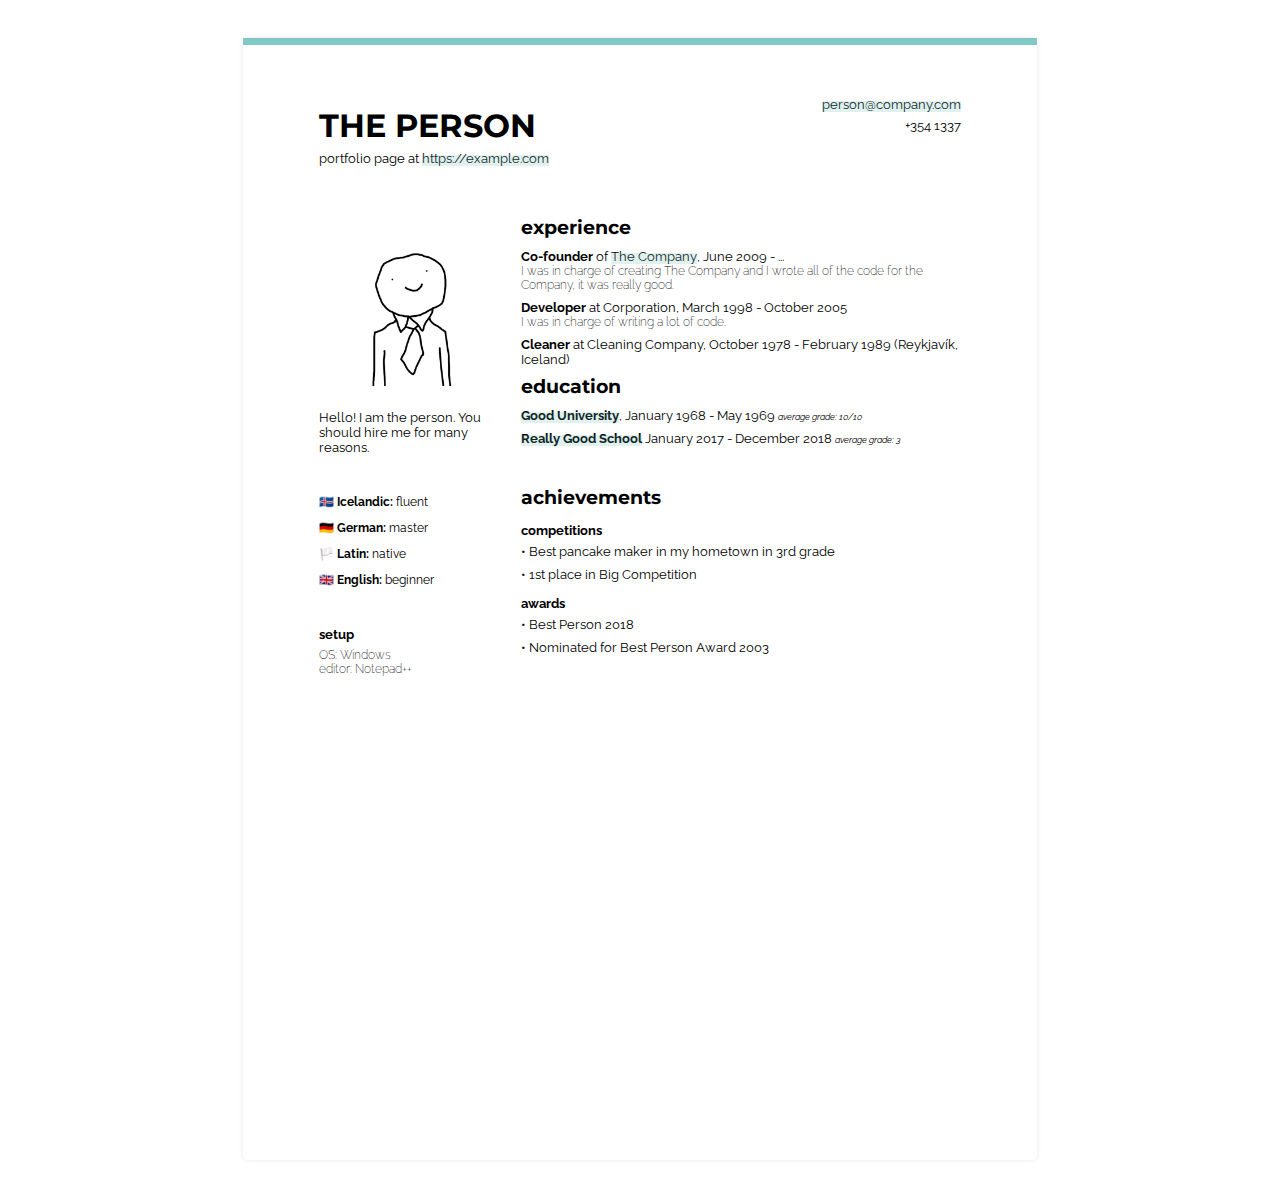
==== template.html @ 8a179529 "first commit" ====
<!doctype html>
<html>
<head>
  <meta charset="utf-8">
  <meta name="viewport" content="width=device-width, initial-scale=1">
  <title>Person's CV</title>
  <link rel="shortcut icon" type="image/x-icon" href="favicon.ico"/>
  <link rel="stylesheet" href="style.css" type="text/css">
</head>
<body>
  <div class="page">
    <div class="header">
      <div class="header-left">
        <h1>The Person</h1>
        <h5>portfolio page at <a href="https://example.com/" class="link-overlay">https://example.com</a></h5>
      </div>
      <div class="header-right">
        <h5><a class="link-overlay">person@company.com</a></h5>
        <h5>+354 1337</h5>
        <div class="social-bar">
          <a class="social-icon" href="https://www.linkedin.com/in/gamithra-marga-313585180/"><img src="https://image.flaticon.com/icons/png/512/61/61109.png"></img></a>
          <a class="social-icon" href="https://github.com/Gamithra"><img src="https://image.flaticon.com/icons/svg/25/25231.svg"></img></a>
        </div>
      </div>
    </div>
    <div class="content">
      <div class="content-left">
        <img class="header-img" src="person.jpg" alt="profile-img"></img>
        <div class="content-block">
          <h4>Hello! I am the person. You should hire me for many reasons.</h4>
        </div>
        <div class="content-block">
          <p>🇮🇸  <span class="bold">Icelandic:</span>  fluent</p>
          <p>🇩🇪 <span class="bold">German:</span>  master</p>
          <p>🏳️ <span class="bold">Latin:</span>  native</p>
          <p>🇬🇧  <span class="bold">English:</span>  beginner</p>
        </div>
        <div class="content-block">
          <h4 class="subtitle bold">setup</h4>
          <h6>OS: Windows</h6>
          <h6>editor: Notepad++</h6>
        </div>
      </div>
      <div class="content-right">
        <div class="content-block">
          <h3>experience</h3>

          <div class="list-item">
            <h4><span class="bold">Co-founder</span> of <a class="link-overlay" href="">The Company</a>, June 2009 - ...</h4>
            <h6>I was in charge of creating The Company and I wrote all of the code for the Company, it was really good.</h6>
          </div>

          <div class="list-item">
            <h4><span class="bold">Developer</span> at Corporation, March 1998 - October 2005</h4>
            <h6>I was in charge of writing a lot of code.</h6>
          </div>

          <div class="list-item">
            <h4><span class="bold">Cleaner</span> at Cleaning Company, October 1978 - February 1989 (Reykjavík, Iceland)</h4>
          </div>


        <div class="content-block">
          <h3>education</h3>
          <div class="list-item">
            <h4><span class="bold"><a href="" class="link-overlay">Good University</a></span>, January 1968 - May 1969 <i>average grade: 10/10</i></h4>
          </div>
          <div class="list-item">
            <h4><span class="bold"><a href="" class="link-overlay">Really Good School</a></span> January 2017 - December 2018 <i>average grade: 3</i></h4>
          </div>
        </div>

        <div class="content-block">
          <h3>achievements</h3>
          <h4 class="subtitle"><span class="bold">competitions</span></h4>
          <div class="list-item">
            <h4>• Best pancake maker in my hometown in 3rd grade</h4>
          </div>
          <div class="list-item">
            <h4>• 1st place in Big Competition</h4>
          </div>
          <h4 class="subtitle"><span class="bold">awards</span></h4>
          <div class="list-item">
            <h4>• Best Person 2018</h4>
          </div>
          <div class="list-item">
            <h4>• Nominated for Best Person Award 2003</h4>
          </div>
        </div>
      </div>
    </div>
  </div>
</body>
</html>
---- style.css ----
@import url('https://fonts.googleapis.com/css?family=Montserrat|Raleway&display=swap');
  * {
    box-sizing: border-box;
    -moz-box-sizing: border-box;
  }

  body {
    margin: 0;
    padding: 0;
    background-color: #222;
    background-color: #FFF;
    font: 12pt "Raleway";
  }

  .page {
    size: auto;
    width: 21cm;
    min-height: 29.7cm;
    padding: 2cm !important;
    margin: 1cm auto;
    border: 1px 333 solid;
    border-radius: 5px;
    background-color: white;
    background: white;
    box-shadow: 0 0 5px rgba(0, 0, 0, 0.1);
    page-break-after: always;
  }

  @page {
    size: A4;
    margin: 0;
    padding: 2cm !important;
  }

  @media print {
    .page {
      margin: 0;
      border: initial;
      border-radius: initial;
      width: initial;
      padding: 2cm !important;
      min-height: initial;
      box-shadow: initial;
      background: #FFFFFF;
      background-color: #FFFFFF;
      page-break-after: auto;
    }

    @page {
      padding: 20mm !important;
      margin: 20mm 0 10mm 0;
      size: auto;
    }

    .content-block {
      page-break-after: auto;
      page-break-inside: auto;
    }
  }

  .header {
    margin-left: -2cm;
    margin-top: -2cm;
    width: 21cm;
    color: black;
    display: flex;
    flex-direction: row;
    border-top: 7px solid #71b058;
    border-top: 7px solid #f0eb59;
    border-top: 7px solid #81c9c6;
    align-items: center;
    justify-content: center;
    padding: 40px 2cm 50px;
  }

  .header-left {
    width: 60%;
    display: flex;
    flex-direction: column;
  }

  .header-right {
    display: flex;
    flex-direction: column;
    width: 40%;
    text-align: right;
  }

  img {
    object-fit: cover;
    width: 100%;
    height: 170px;
    margin-bottom: 20px;
  }

  .content {
    display: flex;
    flex-direction: row;
    width: 100%;
  }

  .content-left {
    width: 30%;
    padding-right: 2%;
    margin-right: 2%;
  }

  .content-right {
    width: 70%;
  }

  .content-block {
    margin-bottom: 40px;
  }

  h1 {
    font-family: Montserrat;
    text-transform: uppercase;
    margin-bottom: 0;
  }

  h3 {
    margin: 0 0 10px;
    font-family: Montserrat;
  }

  h4 {
    margin: 0;
    font-weight: normal;
    font-size: 13px;
  }

  h5 {
    margin-top: 6px;
    margin-bottom: 0;
    font-weight: normal;
  }

  h6 {
    margin: 0;
    font-size: 12px;
    font-weight: 200;
  }

  .subtitle {
    margin: 14px 0 6px;
  }

  .footer-github p {
    font-size: 10px;
  }

  p {
    font-size: 12px;
  }

  i {
    font-size: 9px;
  }

  .list-item {
    margin-bottom: 8px;
  }

  .link-overlay {
    display: inline-block;
    position: relative;
    text-decoration: none;
    color: black;
  }

  .link-overlay:visited {
    text-decoration: none;
  }

  .link-overlay:after {
      content: "";
      background-color: #71b058;
      background-color: #f0eb59;
      background-color: #67b8b4;
      opacity: 0.2;
      height: 11px;
      width: 100%;
      position: absolute;
      left: 0;
      bottom: 0;
  }

  .bold {
    font-weight: bold;
  }

  .social-icon img {
    width: 16px;
    height: 16px;
    margin-left: 10px;
  }

  .social-bar {
    margin-top: 12px;
    height: 16px;
    display: flex;
    flex-direction: row;
    justify-content: flex-end;
  }
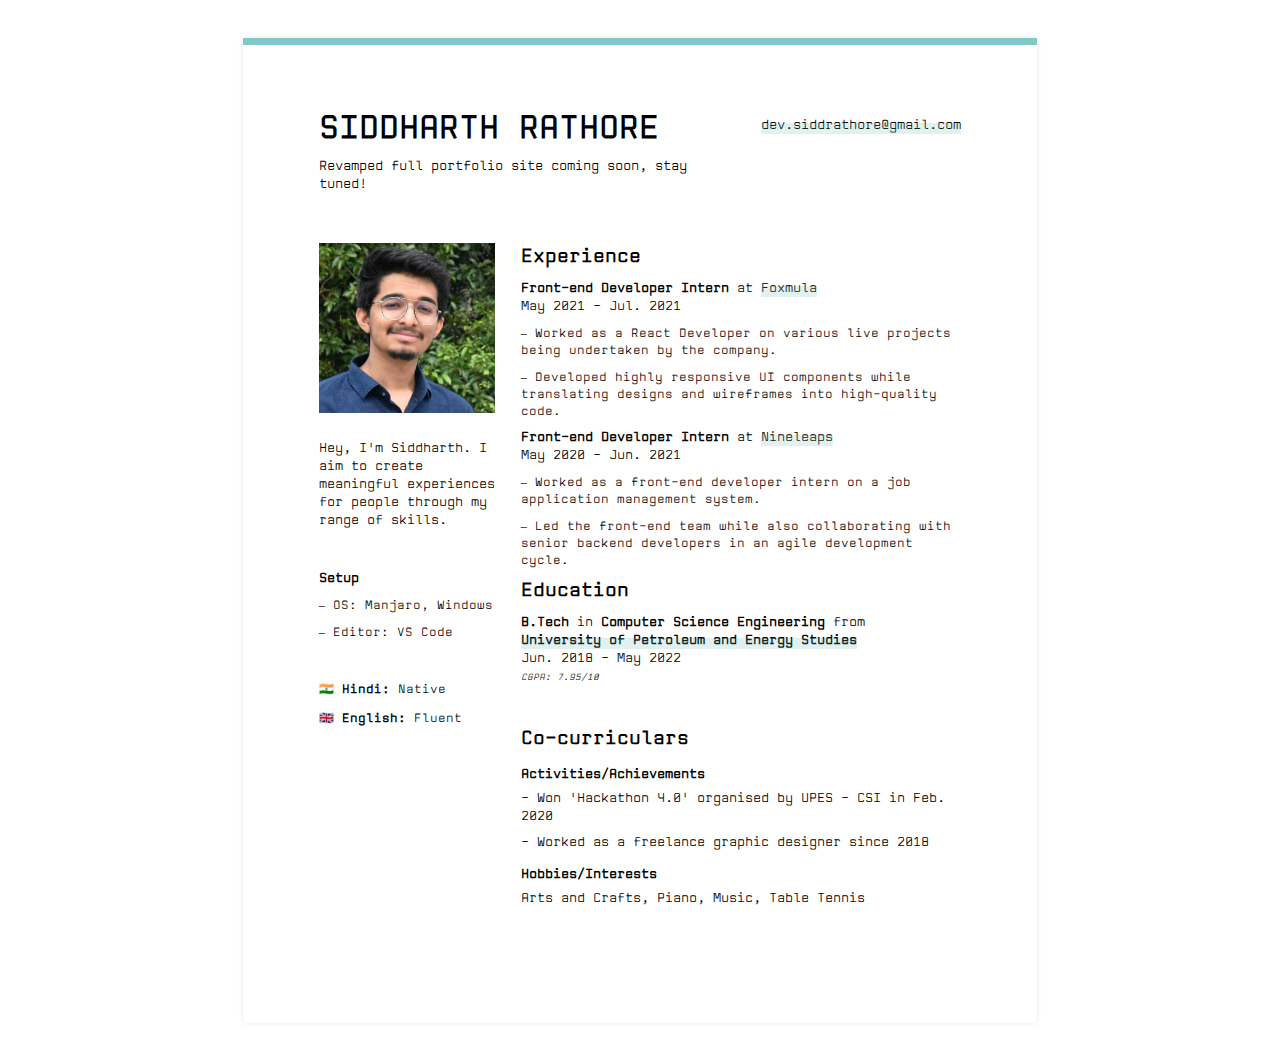
==== commit 1ec506f7: "pretty much done for now" ====
--- a/template.html
+++ b/template.html
@@ -3,7 +3,7 @@
 <head>
   <meta charset="utf-8">
   <meta name="viewport" content="width=device-width, initial-scale=1">
-  <title>Person's CV</title>
+  <title>The Sidd Corner</title>
   <link rel="shortcut icon" type="image/x-icon" href="favicon.ico"/>
   <link rel="stylesheet" href="style.css" type="text/css">
 </head>
@@ -11,80 +11,70 @@
   <div class="page">
     <div class="header">
       <div class="header-left">
-        <h1>The Person</h1>
-        <h5>portfolio page at <a href="https://example.com/" class="link-overlay">https://example.com</a></h5>
+        <h1>Siddharth Rathore</h1>
+        <h5>Revamped full portfolio site coming soon, stay tuned!</h5>
       </div>
       <div class="header-right">
-        <h5><a class="link-overlay">person@company.com</a></h5>
-        <h5>+354 1337</h5>
+        <h5><a class="link-overlay" href="mailto:dev.siddrathore@gmail.com">dev.siddrathore@gmail.com</a></h5>
+        <h5></h5>
         <div class="social-bar">
-          <a class="social-icon" href="https://www.linkedin.com/in/gamithra-marga-313585180/"><img src="https://image.flaticon.com/icons/png/512/61/61109.png"></img></a>
-          <a class="social-icon" href="https://github.com/Gamithra"><img src="https://image.flaticon.com/icons/svg/25/25231.svg"></img></a>
+          <a class="social-icon" href="https://www.linkedin.com/in/siddrathore/"><img src="https://image.flaticon.com/icons/png/512/61/61109.png"></img></a>
+          <a class="social-icon" href="https://github.com/SidtehDuck"><img src="https://image.flaticon.com/icons/svg/25/25231.svg"></img></a>
+          <a class="social-icon" href="https://www.behance.net/sidtehduck"><img src="https://cdn-icons-png.flaticon.com/512/49/49590.png"></img></a>
         </div>
       </div>
     </div>
     <div class="content">
       <div class="content-left">
-        <img class="header-img" src="person.jpg" alt="profile-img"></img>
+        <img class="header-img" src="my_face512.jpg" alt="profile-img"></img>
         <div class="content-block">
-          <h4>Hello! I am the person. You should hire me for many reasons.</h4>
+          <h4>Hey, I'm Siddharth. I aim to create meaningful experiences for people through my range of skills.</h4>
         </div>
         <div class="content-block">
-          <p>🇮🇸  <span class="bold">Icelandic:</span>  fluent</p>
-          <p>🇩🇪 <span class="bold">German:</span>  master</p>
-          <p>🏳️ <span class="bold">Latin:</span>  native</p>
-          <p>🇬🇧  <span class="bold">English:</span>  beginner</p>
+          <h4 class="subtitle bold">Setup</h4>
+          <h6>OS: Manjaro, Windows</h6>
+          <h6>Editor: VS Code </h6>
         </div>
+
         <div class="content-block">
-          <h4 class="subtitle bold">setup</h4>
-          <h6>OS: Windows</h6>
-          <h6>editor: Notepad++</h6>
+          <p>🇮🇳  <span class="bold">Hindi:</span>  Native </p>
+          <p>🇬🇧  <span class="bold">English:</span> Fluent </p>
         </div>
       </div>
       <div class="content-right">
         <div class="content-block">
-          <h3>experience</h3>
+          <h3>Experience</h3>
 
           <div class="list-item">
-            <h4><span class="bold">Co-founder</span> of <a class="link-overlay" href="">The Company</a>, June 2009 - ...</h4>
-            <h6>I was in charge of creating The Company and I wrote all of the code for the Company, it was really good.</h6>
+            <h4><span class="bold">Front-end Developer Intern</span> at <a class="link-overlay" href="https://foxmula.com/">Foxmula</a><br> May 2021 - Jul. 2021</h4>
+            <h6>Worked as a React Developer on various live projects being undertaken by the company.</h6>  
+            <h6>Developed highly responsive UI components while translating designs and wireframes into high-quality code.</h6>
           </div>
 
           <div class="list-item">
-            <h4><span class="bold">Developer</span> at Corporation, March 1998 - October 2005</h4>
-            <h6>I was in charge of writing a lot of code.</h6>
+            <h4><span class="bold">Front-end Developer Intern</span> at <a class="link-overlay" href="https://www.nineleaps.com/">Nineleaps</a><br> May 2020 - Jun. 2021</h4>
+            <h6>Worked as a front-end developer intern on a job application management system.</h6>
+            <h6>Led the front-end team while also collaborating with senior backend developers in an agile development cycle.</h6>
           </div>
 
+        <div class="content-block">
+          <h3>Education</h3>
           <div class="list-item">
-            <h4><span class="bold">Cleaner</span> at Cleaning Company, October 1978 - February 1989 (Reykjavík, Iceland)</h4>
+            <h4><span class="bold">B.Tech </span> in <span class="bold"> Computer Science Engineering</span> from <span class="bold"><a href="https://www.upes.ac.in" class="link-overlay">University of Petroleum and Energy Studies</a></span> <br> Jun. 2018 - May 2022 <br><i>CGPA: 7.95/10</i></h4>
           </div>
-
-
+        </div>
         <div class="content-block">
-          <h3>education</h3>
+          <h3>Co-curriculars</h3>
+          <h4 class="subtitle"><span class="bold">Activities/Achievements</span></h4>
           <div class="list-item">
-            <h4><span class="bold"><a href="" class="link-overlay">Good University</a></span>, January 1968 - May 1969 <i>average grade: 10/10</i></h4>
+            <h4>- Won 'Hackathon 4.0' organised by UPES - CSI in Feb. 2020</h4>
           </div>
           <div class="list-item">
-            <h4><span class="bold"><a href="" class="link-overlay">Really Good School</a></span> January 2017 - December 2018 <i>average grade: 3</i></h4>
+            <h4>- Worked as a freelance graphic designer since 2018</h4>
           </div>
-        </div>
-
-        <div class="content-block">
-          <h3>achievements</h3>
-          <h4 class="subtitle"><span class="bold">competitions</span></h4>
+          <h4 class="subtitle"><span class="bold">Hobbies/Interests</span></h4>
           <div class="list-item">
-            <h4>• Best pancake maker in my hometown in 3rd grade</h4>
-          </div>
-          <div class="list-item">
-            <h4>• 1st place in Big Competition</h4>
-          </div>
-          <h4 class="subtitle"><span class="bold">awards</span></h4>
-          <div class="list-item">
-            <h4>• Best Person 2018</h4>
-          </div>
-          <div class="list-item">
-            <h4>• Nominated for Best Person Award 2003</h4>
+            <h4>Arts and Crafts, Piano, Music, Table Tennis</h4>
           </div>
         </div>
       </div>
--- a/style.css
+++ b/style.css
@@ -1,205 +1,216 @@
-  @import url('https://fonts.googleapis.com/css?family=Montserrat|Raleway&display=swap');
-  * {
-    box-sizing: border-box;
-    -moz-box-sizing: border-box;
+@import url("https://fonts.googleapis.com/css?family=Montserrat|Raleway&display=swap");
+* {
+  box-sizing: border-box;
+  -moz-box-sizing: border-box;
+}
+
+@font-face {
+  font-family: "Ra-Mono";
+  font-style: normal;
+  font-weight: normal;
+  src: local("Ra-Mono"), url("/Ra-Mono.woff") format("woff");
+}
+
+body {
+  margin: 0;
+  padding: 0;
+  background-color: #222;
+  background-color: #fff;
+  font: 12pt "Ra-Mono";
+}
+
+.page {
+  size: auto;
+  width: 21cm;
+  /*min-height: 29.7cm;*/
+  padding: 2cm !important;
+  margin: 1cm auto;
+  border: 1px 333 solid;
+  border-radius: 5px;
+  background-color: white;
+  background: white;
+  box-shadow: 0 0 5px rgba(0, 0, 0, 0.1);
+  page-break-after: always;
+}
+
+@page {
+  size: A4;
+  margin: 0;
+  padding: 2cm !important;
+}
+
+@media print {
+  .page {
+    margin: 0;
+    border: initial;
+    border-radius: initial;
+    width: initial;
+    padding: 2cm !important;
+    min-height: initial;
+    box-shadow: initial;
+    background: #ffffff;
+    background-color: #ffffff;
+    page-break-after: auto;
   }
 
-  body {
-    margin: 0;
-    padding: 0;
-    background-color: #222;
-    background-color: #FFF;
-    font: 12pt "Raleway";
+  @page {
+    padding: 20mm !important;
+    margin: 20mm 0 10mm 0;
+    size: auto;
   }
 
-  .page {
-    size: auto;
-    width: 21cm;
-    min-height: 29.7cm;
-    padding: 2cm !important;
-    margin: 1cm auto;
-    border: 1px 333 solid;
-    border-radius: 5px;
-    background-color: white;
-    background: white;
-    box-shadow: 0 0 5px rgba(0, 0, 0, 0.1);
-    page-break-after: always;
+  .content-block {
+    page-break-after: auto;
+    page-break-inside: auto;
   }
-
-  @page {
-    size: A4;
-    margin: 0;
-    padding: 2cm !important;
-  }
-
-  @media print {
-    .page {
-      margin: 0;
-      border: initial;
-      border-radius: initial;
-      width: initial;
-      padding: 2cm !important;
-      min-height: initial;
-      box-shadow: initial;
-      background: #FFFFFF;
-      background-color: #FFFFFF;
-      page-break-after: auto;
-    }
-
-    @page {
-      padding: 20mm !important;
-      margin: 20mm 0 10mm 0;
-      size: auto;
-    }
-
-    .content-block {
-      page-break-after: auto;
-      page-break-inside: auto;
-    }
-  }
-
-  .header {
-    margin-left: -2cm;
-    margin-top: -2cm;
-    width: 21cm;
-    color: black;
-    display: flex;
-    flex-direction: row;
-    border-top: 7px solid #71b058;
-    border-top: 7px solid #f0eb59;
-    border-top: 7px solid #81c9c6;
-    align-items: center;
-    justify-content: center;
-    padding: 40px 2cm 50px;
-  }
-
-  .header-left {
-    width: 60%;
-    display: flex;
-    flex-direction: column;
-  }
-
-  .header-right {
-    display: flex;
-    flex-direction: column;
-    width: 40%;
-    text-align: right;
-  }
-
-  img {
-    object-fit: cover;
-    width: 100%;
-    height: 170px;
-    margin-bottom: 20px;
-  }
-
-  .content {
-    display: flex;
-    flex-direction: row;
-    width: 100%;
-  }
-
-  .content-left {
-    width: 30%;
-    padding-right: 2%;
-    margin-right: 2%;
-  }
-
-  .content-right {
-    width: 70%;
-  }
-
-  .content-block {
-    margin-bottom: 40px;
-  }
-
-  h1 {
-    font-family: Montserrat;
-    text-transform: uppercase;
-    margin-bottom: 0;
-  }
-
-  h3 {
-    margin: 0 0 10px;
-    font-family: Montserrat;
-  }
-
-  h4 {
-    margin: 0;
-    font-weight: normal;
-    font-size: 13px;
-  }
-
-  h5 {
-    margin-top: 6px;
-    margin-bottom: 0;
-    font-weight: normal;
-  }
-
-  h6 {
-    margin: 0;
-    font-size: 12px;
-    font-weight: 200;
-  }
-
-  .subtitle {
-    margin: 14px 0 6px;
-  }
-
-  .footer-github p {
-    font-size: 10px;
-  }
-
-  p {
-    font-size: 12px;
-  }
-
-  i {
-    font-size: 9px;
-  }
-
-  .list-item {
-    margin-bottom: 8px;
-  }
-
-  .link-overlay {
-    display: inline-block;
-    position: relative;
-    text-decoration: none;
-    color: black;
-  }
-
-  .link-overlay:visited {
-    text-decoration: none;
-  }
-
-  .link-overlay:after {
-      content: "";
-      background-color: #71b058;
-      background-color: #f0eb59;
-      background-color: #67b8b4;
-      opacity: 0.2;
-      height: 11px;
-      width: 100%;
-      position: absolute;
-      left: 0;
-      bottom: 0;
-  }
-
-  .bold {
-    font-weight: bold;
-  }
-
-  .social-icon img {
-    width: 16px;
-    height: 16px;
-    margin-left: 10px;
-  }
-
-  .social-bar {
-    margin-top: 12px;
-    height: 16px;
-    display: flex;
-    flex-direction: row;
-    justify-content: flex-end;
-  }
+}
+
+.header {
+  margin-left: -2cm;
+  margin-top: -2cm;
+  width: 21cm;
+  color: black;
+  display: flex;
+  flex-direction: row;
+  border-top: 7px solid #71b058;
+  border-top: 7px solid #f0eb59;
+  border-top: 7px solid #81c9c6;
+  align-items: center;
+  justify-content: center;
+  padding: 40px 2cm 50px;
+}
+
+.header-left {
+  width: 60%;
+  display: flex;
+  flex-direction: column;
+}
+
+.header-right {
+  display: flex;
+  flex-direction: column;
+  width: 40%;
+  text-align: right;
+}
+
+img {
+  object-fit: cover;
+  width: 100%;
+  height: 170px;
+  margin-bottom: 20px;
+}
+
+.content {
+  display: flex;
+  flex-direction: row;
+  width: 100%;
+}
+
+.content-left {
+  width: 30%;
+  padding-right: 2%;
+  margin-right: 2%;
+}
+
+.content-right {
+  width: 70%;
+}
+
+.content-block {
+  margin-bottom: 40px;
+}
+
+h1 {
+  font-family: Ra-Mono;
+  text-transform: uppercase;
+  margin-bottom: 0;
+}
+
+h3 {
+  margin: 0 0 10px;
+  font-family: Ra-Mono;
+}
+
+h4 {
+  margin: 0;
+  font-weight: normal;
+  font-size: 13px;
+}
+
+h5 {
+  margin-top: 6px;
+  margin-bottom: 0;
+  font-weight: normal;
+}
+
+h6 {
+  margin: 10px 0px 5px 0px;
+  font-size: 12px;
+  font-weight: 200;
+}
+
+h6::before {
+  content: "– ";
+  text-indent: -10;
+}
+
+.subtitle {
+  margin: 14px 0 6px;
+}
+
+.footer-github p {
+  font-size: 10px;
+}
+
+p {
+  font-size: 12px;
+}
+
+i {
+  font-size: 9px;
+}
+
+.list-item {
+  margin-bottom: 8px;
+}
+
+.link-overlay {
+  display: inline-block;
+  position: relative;
+  text-decoration: none;
+  color: black;
+}
+
+.link-overlay:visited {
+  text-decoration: none;
+}
+
+.link-overlay:after {
+  content: "";
+  background-color: #71b058;
+  background-color: #f0eb59;
+  background-color: #67b8b4;
+  opacity: 0.2;
+  height: 11px;
+  width: 100%;
+  position: absolute;
+  left: 0;
+  bottom: 0;
+}
+
+.bold {
+  font-weight: bold;
+}
+
+.social-icon img {
+  width: 16px;
+  height: 16px;
+  margin-left: 10px;
+}
+
+.social-bar {
+  margin-top: 12px;
+  height: 16px;
+  display: flex;
+  justify-content: flex-end;
+}
